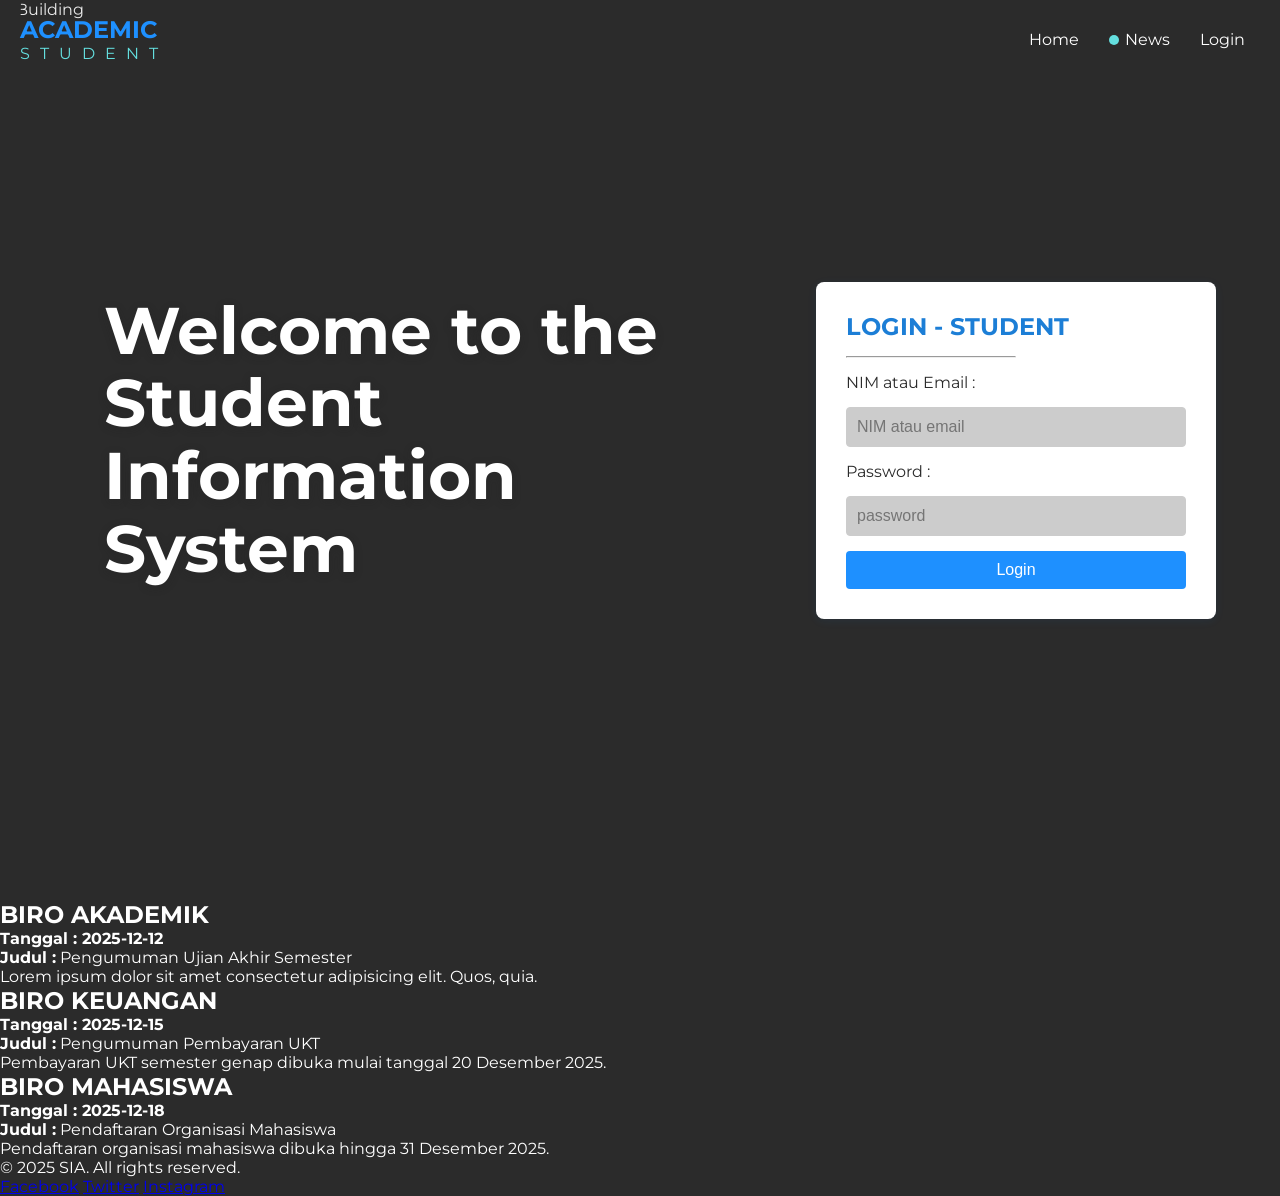
==== index.html @ 1f78d592 "Add initial HTML and CSS files for the Student Information System" ====
<!DOCTYPE html>
<html lang="en">

<head>
    <meta charset="UTF-8">
    <meta name="viewport" content="width=device-width, initial-scale=1.0">
    <title>SIA</title>
    <link rel="stylesheet" href="style.css">
    <link rel="preconnect" href="https://fonts.googleapis.com">
    <link rel="preconnect" href="https://fonts.gstatic.com" crossorigin>
    <link
        href="https://fonts.googleapis.com/css2?family=Poppins:wght@400;500;600;700&family=Montserrat:wght@400;500;600;700&display=swap"
        rel="stylesheet">
</head>

<body>
    <nav>
        <div class="logo">
            <h1>ACADEMIC</h1>
            <span>STUDENT</span>
        </div>
        <ul>
            <li><a href="">Home</a></li>
            <li>
                <div class="badge"></div><a href="">News</a>
            </li>
            <li><a href="">Login</a></li>
        </ul>
    </nav>
    <section class="hero">
        <img src="https://plus.unsplash.com/premium_photo-1661340695541-ee1ca7efedd0?q=80&w=1169&auto=format&fit=crop&ixlib=rb-4.1.0&ixid=M3wxMjA3fDB8MHxwaG90by1wYWdlfHx8fGVufDB8fHx8fA%3D%3D" class="building-img" alt="Building" />
        <div class="hero-left">
            <h1>Welcome to the <br>Student Information System</h1>
        </div>


        <div class="hero-right">

            <div class="login">
                <form action="">
                    <h2>LOGIN - STUDENT</h2>
                    <hr class="line" />
                    <label for="nim">NIM atau Email :</label>
                    <input type="text" placeholder="NIM atau email" required>
                    <label for="password">Password :</label>
                    <input type="password" placeholder="password" required>
                    <button type="submit">Login</button>

                </form>
            </div>
        </div>
    </section>
    <section class="news">
        <div class="news-ac">
            <h1>BIRO AKADEMIK</h1>
            <div class="isi-news-ac">
                <h4 id="tanggal">Tanggal : 2025-12-12</h4>
                <p id="judul"><strong>Judul :</strong> Pengumuman Ujian Akhir Semester</p>
                <span class="isi">Lorem ipsum dolor sit amet consectetur adipisicing elit. Quos, quia.</span>
            </div>
        </div>
        <div class="news-uang">
            <h1>BIRO KEUANGAN</h1>
            <div class="isi-news-uang">
                <h4 id="tanggal-uang">Tanggal : 2025-12-15</h4>
                <p id="judul-uang"><strong>Judul :</strong> Pengumuman Pembayaran UKT</p>
                <span class="isi">Pembayaran UKT semester genap dibuka mulai tanggal 20 Desember 2025.</span>
            </div>
        </div>
        <div class="news-mhs">
            <h1>BIRO MAHASISWA</h1>
            <div class="isi-news-mhs">
                <h4 id="tanggal-mhs">Tanggal : 2025-12-18</h4>
                <p id="judul-mhs"><strong>Judul :</strong> Pendaftaran Organisasi Mahasiswa</p>
                <span class="isi">Pendaftaran organisasi mahasiswa dibuka hingga 31 Desember 2025.</span>
            </div>
        </div>
    </section>

    <section class="footer">
        <p>&copy; 2025 SIA. All rights reserved.</p>
        <div class="social-media">
            <a href="#">Facebook</a>
            <a href="#">Twitter</a>
            <a href="#">Instagram</a>
        </div>
    </section>
    <script>
        window.addEventListener('scroll', function () {
            const nav = document.querySelector('nav');
            if (window.scrollY > 10) {
                nav.classList.add('scrolled');
            } else {
                nav.classList.remove('scrolled');
            }
        });
    </script>
</body>

</html>
---- style.css ----
* {
    box-sizing: border-box;
    margin: 0;
    padding: 0;
}

:root {
    --color-primary: #1e90ff;
    --color-primary-dark: #1c7ed6;
    --color-bg-dark: #2b2b2b;
    --color-text-light: #ffffff;
    --color-muted: #cccccc;
    --color-accent: #64dfdf;
}

body {
    font-family: 'Montserrat', 'Poppins', sans-serif;
    background-color: var(--color-bg-dark);
    color: var(--color-text-light);
}

nav {
    display: flex;
    justify-content: space-between;
    align-items: center;
    background-color: transparent;
    color: var(--color-text-light);
    position: fixed;
    width: 100%;
    padding: 15px 20px;
    top: 0;
    left: 0;
    z-index: 1000;
    transition: background-color 0.3s ease;
}

nav.scrolled {
    background-color: rgba(43, 43, 43, 0.92); /* var(--color-bg-dark) + opacity */
}

nav .logo h1 {
    font-size: 24px;
    font-weight: bold;
    color: var(--color-primary);
}

nav .logo span {
    letter-spacing: 10px;
    color: var(--color-accent);
}

nav ul {
    list-style: none;
    display: flex;
}

nav ul li {
    margin: 0 15px;
}

nav ul li a {
    color: var(--color-text-light);
    text-decoration: none;
    transition: color 0.3s ease;
}

nav ul li a:hover {
    color: var(--color-accent);
}

.badge {
    display: inline-block;
    width: 10px;
    height: 10px;
    background-color: var(--color-accent);
    border-radius: 50%;
    margin-right: 6px;
}

section.hero {
    background-color: var(--color-bg-dark);
    height: 100vh;
    display: flex;
    justify-content: center;
    align-items: center;
    color: var(--color-text-light);
    text-align: center;
    padding: 5%;
    position: relative;
}

.hero-left,
.hero-right {
    flex: 1;
    min-width: 300px;
    /* biar nggak terlalu kecil pas mobile */
}

.hero-left {
    flex: 1;
    position: relative;
    z-index: 1;
    padding-left: 40px; /* beri jarak dari gambar */
}

.hero-left h1 {
    position: relative;
    z-index: 1;
    color: var(--color-text-light);
    text-shadow: 0 2px 8px rgba(30,30,30,0.25);
    font-size: 3.5rem;
    font-weight: 700;
    line-height: 1.1;
    margin-bottom: 0;
}

.hero-right {
    flex: 1;
    display: flex;
    justify-content: flex-end;
}

section.hero h1 {
    text-align: left;
    font-size: 66px;
    margin-bottom: 20px;
    position: relative;
    z-index: 1;
}

.login {
    color: var(--color-bg-dark);
    background-color: var(--color-text-light);
    box-shadow: 0 2px 10px rgba(30, 144, 255, 0.08);
    border-radius: 8px;
    padding: 30px;
    width: 100%;
    max-width: 400px;
    margin: auto 0 auto 100px;
}

form {
    display: flex;
    flex-direction: column;
    align-items: flex-start;
    gap: 15px;
    /* jarak antar elemen */
}

form h2 {
    text-align: center;
    color: var(--color-primary-dark);
}

input {
    padding: 10px;
    font-size: 16px;
    width: 100%;
    border: 1px solid var(--color-muted);
    border-radius: 4px;
    background: var(--color-muted);
    color: var(--color-bg-dark);
}

input:focus {
    border-color: var(--color-primary);
    outline: none;
}

button {
    padding: 10px;
    font-size: 16px;
    width: 100%;
    background-color: var(--color-primary);
    color: var(--color-text-light);
    border: none;
    border-radius: 4px;
    cursor: pointer;
    transition: background 0.2s;
}

button:hover {
    background-color: var(--color-primary-dark);
}

.line {
    text-align: left;
    width: 50%;
    height: 2px;
    border-radius: 5px;
    background-color: var(--color-muted);
}


.building-img {
    position: absolute;
    left: 0;
    top: 0;
    height: 100%;
    width: auto;
    max-width: 50vw;
    object-fit: cover;
    clip-path: polygon(25% 0%, 100% 0%, 75% 100%, 0% 100%);
    z-index: 0;
    opacity: 0.9;
}
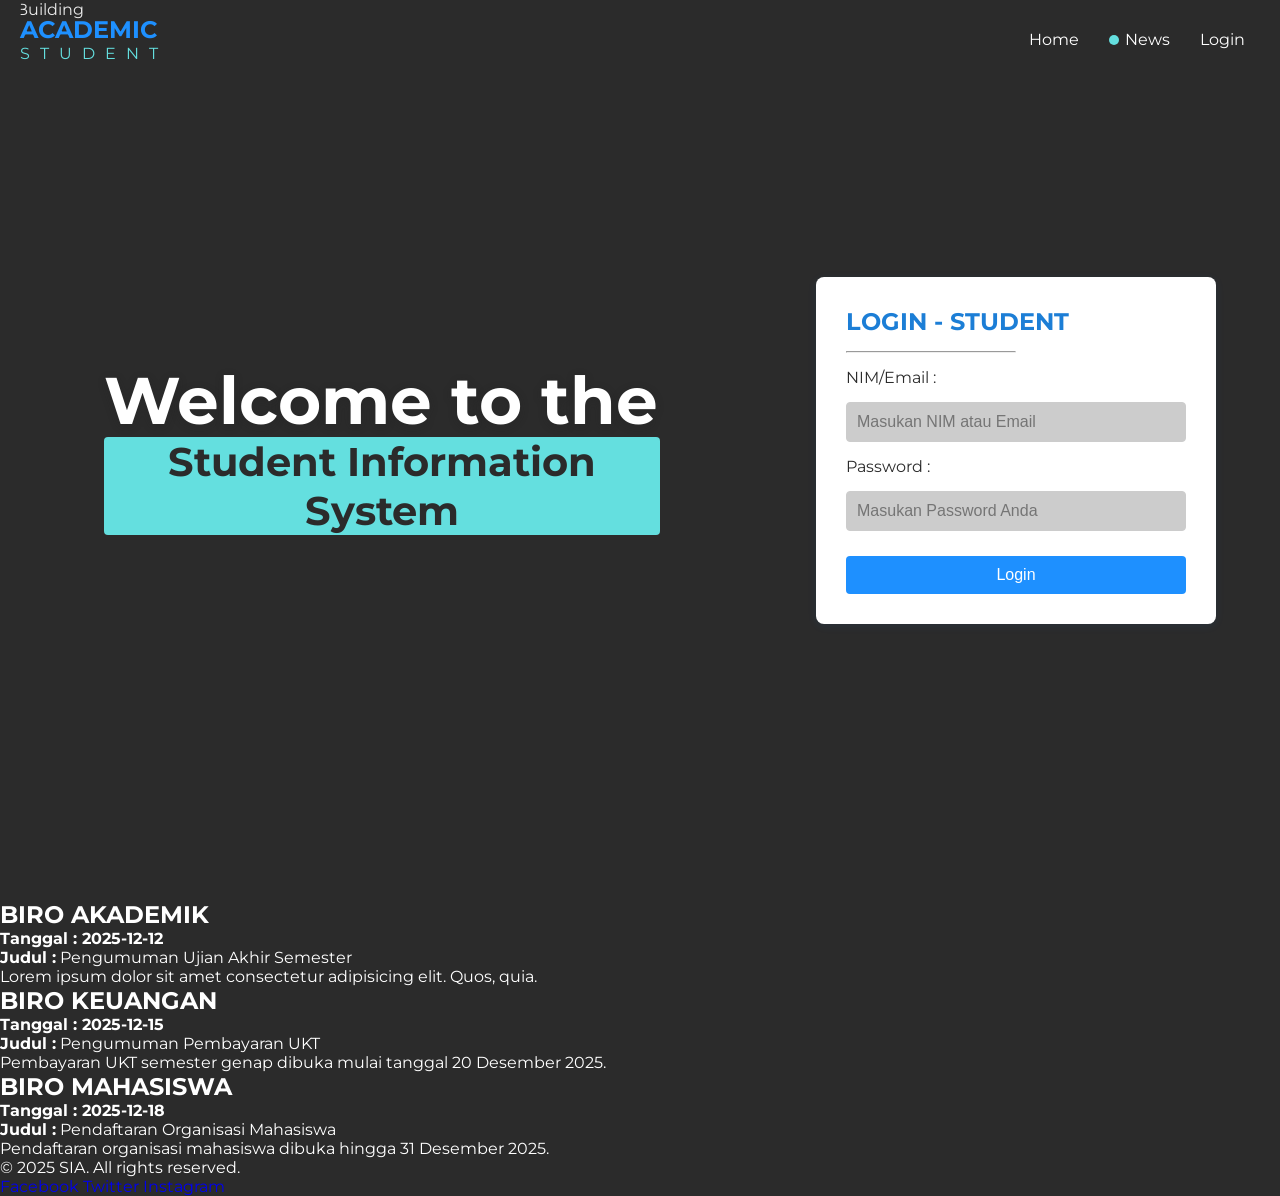
==== commit 46028078: "Update view hero" ====
--- a/index.html
+++ b/index.html
@@ -16,8 +16,10 @@
 <body>
     <nav>
         <div class="logo">
-            <h1>ACADEMIC</h1>
-            <span>STUDENT</span>
+            <a href="#hero">
+                <h1>ACADEMIC</h1>
+                <span>STUDENT</span>
+            </a>
         </div>
         <ul>
             <li><a href="">Home</a></li>
@@ -27,10 +29,12 @@
             <li><a href="">Login</a></li>
         </ul>
     </nav>
-    <section class="hero">
-        <img src="https://plus.unsplash.com/premium_photo-1661340695541-ee1ca7efedd0?q=80&w=1169&auto=format&fit=crop&ixlib=rb-4.1.0&ixid=M3wxMjA3fDB8MHxwaG90by1wYWdlfHx8fGVufDB8fHx8fA%3D%3D" class="building-img" alt="Building" />
+    <section class="hero" id="hero">
+        <img src="https://plus.unsplash.com/premium_photo-1661340695541-ee1ca7efedd0?q=80&w=1169&auto=format&fit=crop&ixlib=rb-4.1.0&ixid=M3wxMjA3fDB8MHxwaG90by1wYWdlfHx8fGVufDB8fHx8fA%3D%3D"
+            class="building-img" alt="Building" />
         <div class="hero-left">
-            <h1>Welcome to the <br>Student Information System</h1>
+            <h1>Welcome to the</h1>
+            <p class="highlight">Student Information System</p>
         </div>
 
 
@@ -40,10 +44,10 @@
                 <form action="">
                     <h2>LOGIN - STUDENT</h2>
                     <hr class="line" />
-                    <label for="nim">NIM atau Email :</label>
-                    <input type="text" placeholder="NIM atau email" required>
+                    <label for="nim">NIM/Email :</label>
+                    <input type="text" placeholder="Masukan NIM atau Email" required>
                     <label for="password">Password :</label>
-                    <input type="password" placeholder="password" required>
+                    <input type="password" placeholder="Masukan Password Anda" required>
                     <button type="submit">Login</button>
 
                 </form>
--- a/style.css
+++ b/style.css
@@ -34,6 +34,10 @@
     transition: background-color 0.3s ease;
 }
 
+a {
+    text-decoration: none;
+}
+
 nav.scrolled {
     background-color: rgba(43, 43, 43, 0.92); /* var(--color-bg-dark) + opacity */
 }
@@ -123,7 +127,6 @@
 section.hero h1 {
     text-align: left;
     font-size: 66px;
-    margin-bottom: 20px;
     position: relative;
     z-index: 1;
 }
@@ -177,6 +180,7 @@
     border-radius: 4px;
     cursor: pointer;
     transition: background 0.2s;
+    margin-top: 10px;
 }
 
 button:hover {
@@ -184,13 +188,23 @@
 }
 
 .line {
-    text-align: left;
+    align-self: flex-start;
     width: 50%;
     height: 2px;
     border-radius: 5px;
     background-color: var(--color-muted);
 }
 
+.hero-left .highlight {
+    color: var(--color-bg-dark);      
+    background-color: var(--color-accent);    
+    font-weight: 700;
+    padding: 0 8px;
+    border-radius: 4px;
+    box-decoration-break: clone;
+    font-size: 2.5rem; /* lebih kecil dari h1, tetap menonjol */
+    display: inline-block;
+}
 
 .building-img {
     position: absolute;
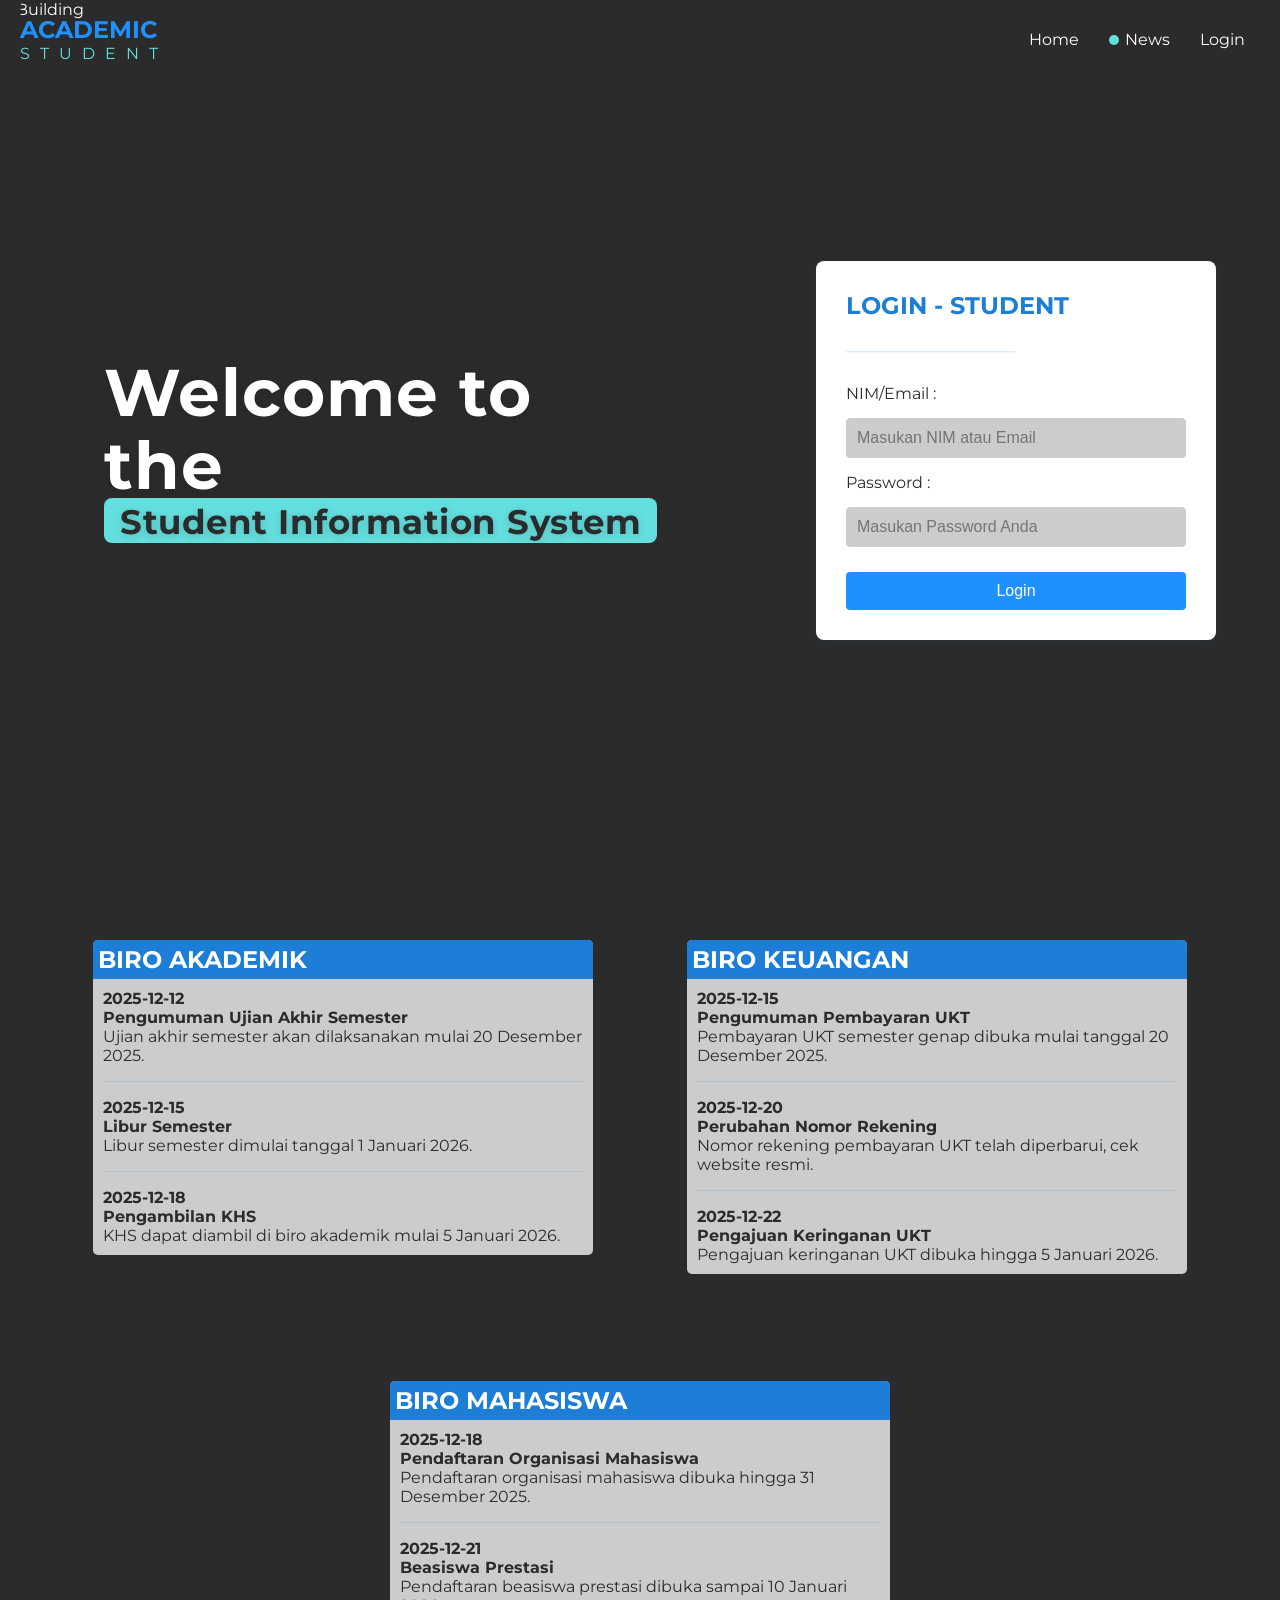
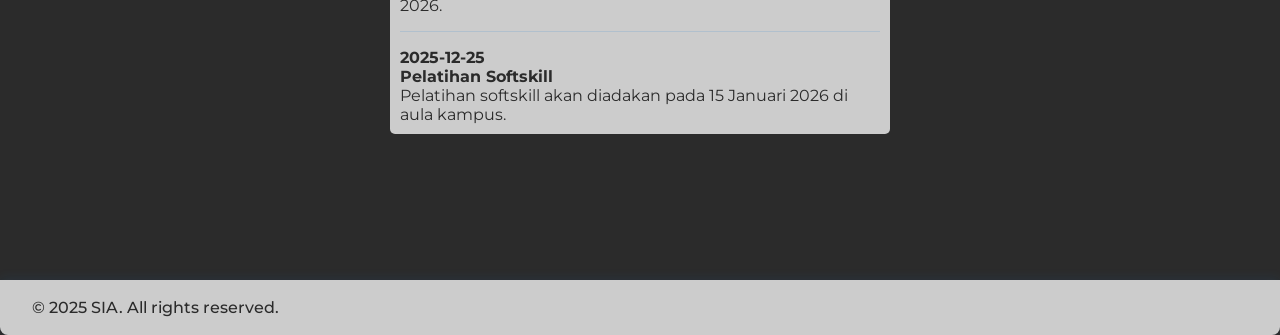
==== commit 2d3a050b: "landing done" ====
--- a/index.html
+++ b/index.html
@@ -11,37 +11,43 @@
     <link
         href="https://fonts.googleapis.com/css2?family=Poppins:wght@400;500;600;700&family=Montserrat:wght@400;500;600;700&display=swap"
         rel="stylesheet">
+    <link rel="stylesheet" href="https://cdn.jsdelivr.net/npm/aos@2.3.4/dist/aos.css" />
 </head>
 
 <body>
     <nav>
-        <div class="logo">
+        <div class="logo" data-aos="fade-in">
             <a href="#hero">
                 <h1>ACADEMIC</h1>
                 <span>STUDENT</span>
             </a>
         </div>
-        <ul>
-            <li><a href="">Home</a></li>
+        <!-- <input type="checkbox" id="nav-toggle" class="nav-toggle" />
+        <label for="nav-toggle" class="nav-toggle-label" data-aos="fade-in">
+            <span></span>
+            <span></span>
+            <span></span>
+        </label> -->
+        <ul data-aos="fade-in">
+            <li><a href="#hero">Home</a></li>
             <li>
-                <div class="badge"></div><a href="">News</a>
+                <div class="badge"></div><a href="#news">News</a>
             </li>
-            <li><a href="">Login</a></li>
+            <li><a href="#hero">Login</a></li>
         </ul>
     </nav>
-    <section class="hero" id="hero">
+    <section class="hero" id="hero" data-aos="fade-in">
         <img src="https://plus.unsplash.com/premium_photo-1661340695541-ee1ca7efedd0?q=80&w=1169&auto=format&fit=crop&ixlib=rb-4.1.0&ixid=M3wxMjA3fDB8MHxwaG90by1wYWdlfHx8fGVufDB8fHx8fA%3D%3D"
-            class="building-img" alt="Building" />
-        <div class="hero-left">
-            <h1>Welcome to the</h1>
-            <p class="highlight">Student Information System</p>
+            class="building-img" alt="Building" data-aos="fade-in" />
+        <div class="hero-left" data-aos="fade-in">
+            <h1>
+                Welcome to the<br>
+                <span class="highlight">Student Information System</span>
+            </h1>
         </div>
-
-
-        <div class="hero-right">
-
-            <div class="login">
-                <form action="">
+        <div class="hero-right" data-aos="fade-in">
+            <div class="login" data-aos="fade-in">
+                <form action="" data-aos="fade-in">
                     <h2>LOGIN - STUDENT</h2>
                     <hr class="line" />
                     <label for="nim">NIM/Email :</label>
@@ -49,44 +55,66 @@
                     <label for="password">Password :</label>
                     <input type="password" placeholder="Masukan Password Anda" required>
                     <button type="submit">Login</button>
-
                 </form>
             </div>
         </div>
     </section>
-    <section class="news">
-        <div class="news-ac">
+    <section class="news" id="news" data-aos="fade-in">
+        <div class="news-ac" data-aos="fade-in">
             <h1>BIRO AKADEMIK</h1>
-            <div class="isi-news-ac">
-                <h4 id="tanggal">Tanggal : 2025-12-12</h4>
-                <p id="judul"><strong>Judul :</strong> Pengumuman Ujian Akhir Semester</p>
-                <span class="isi">Lorem ipsum dolor sit amet consectetur adipisicing elit. Quos, quia.</span>
+            <div class="isi-news-ac" data-aos="fade-in">
+                <h4 id="tanggal">2025-12-12</h4>
+                <p id="judul"><strong>Pengumuman Ujian Akhir Semester</strong></p>
+                <span class="isi">Ujian akhir semester akan dilaksanakan mulai 20 Desember 2025.</span>
+                <hr>
+                <h4 id="tanggal2">2025-12-15</h4>
+                <p id="judul2"><strong>Libur Semester</strong></p>
+                <span class="isi">Libur semester dimulai tanggal 1 Januari 2026.</span>
+                <hr>
+                <h4 id="tanggal3">2025-12-18</h4>
+                <p id="judul3"><strong>Pengambilan KHS</strong></p>
+                <span class="isi">KHS dapat diambil di biro akademik mulai 5 Januari 2026.</span>
             </div>
         </div>
-        <div class="news-uang">
+        <div class="news-uang" data-aos="fade-in">
             <h1>BIRO KEUANGAN</h1>
-            <div class="isi-news-uang">
-                <h4 id="tanggal-uang">Tanggal : 2025-12-15</h4>
-                <p id="judul-uang"><strong>Judul :</strong> Pengumuman Pembayaran UKT</p>
+            <div class="isi-news-uang" data-aos="fade-in">
+                <h4 id="tanggal-uang">2025-12-15</h4>
+                <p id="judul-uang"><strong>Pengumuman Pembayaran UKT</strong></p>
                 <span class="isi">Pembayaran UKT semester genap dibuka mulai tanggal 20 Desember 2025.</span>
+                <hr>
+                <h4 id="tanggal-uang2">2025-12-20</h4>
+                <p id="judul-uang2"><strong>Perubahan Nomor Rekening</strong></p>
+                <span class="isi">Nomor rekening pembayaran UKT telah diperbarui, cek website resmi.</span>
+                <hr>
+                <h4 id="tanggal-uang3">2025-12-22</h4>
+                <p id="judul-uang3"><strong>Pengajuan Keringanan UKT</strong></p>
+                <span class="isi">Pengajuan keringanan UKT dibuka hingga 5 Januari 2026.</span>
             </div>
         </div>
-        <div class="news-mhs">
+        <div class="news-mhs" data-aos="fade-in">
             <h1>BIRO MAHASISWA</h1>
-            <div class="isi-news-mhs">
-                <h4 id="tanggal-mhs">Tanggal : 2025-12-18</h4>
-                <p id="judul-mhs"><strong>Judul :</strong> Pendaftaran Organisasi Mahasiswa</p>
+            <div class="isi-news-mhs" data-aos="fade-in">
+                <h4 id="tanggal-mhs">2025-12-18</h4>
+                <p id="judul-mhs"><strong>Pendaftaran Organisasi Mahasiswa</strong></p>
                 <span class="isi">Pendaftaran organisasi mahasiswa dibuka hingga 31 Desember 2025.</span>
+                <hr>
+                <h4 id="tanggal-mhs2">2025-12-21</h4>
+                <p id="judul-mhs2"><strong>Beasiswa Prestasi</strong></p>
+                <span class="isi">Pendaftaran beasiswa prestasi dibuka sampai 10 Januari 2026.</span>
+                <hr>
+                <h4 id="tanggal-mhs3">2025-12-25</h4>
+                <p id="judul-mhs3"><strong>Pelatihan Softskill</strong></p>
+                <span class="isi">Pelatihan softskill akan diadakan pada 15 Januari 2026 di aula kampus.</span>
             </div>
         </div>
     </section>
-
     <section class="footer">
         <p>&copy; 2025 SIA. All rights reserved.</p>
-        <div class="social-media">
-            <a href="#">Facebook</a>
-            <a href="#">Twitter</a>
-            <a href="#">Instagram</a>
+        <div class="social-media" data-aos="fade-in">
+            <a href="https://www.facebook.com" target="_blank">Facebook</a>
+            <a href="https://www.twitter.com" target="_blank">Twitter</a>
+            <a href="https://www.instagram.com" target="_blank">Instagram</a>
         </div>
     </section>
     <script>
@@ -99,6 +127,13 @@
             }
         });
     </script>
+    <script src="https://cdn.jsdelivr.net/npm/aos@2.3.4/dist/aos.js"></script>
+<script>
+  AOS.init({
+    duration: 700,
+    once: true
+  });
+</script>
 </body>
 
 </html>
--- a/style.css
+++ b/style.css
@@ -19,6 +19,15 @@
     color: var(--color-text-light);
 }
 
+html {
+    scroll-behavior: smooth;
+}
+
+::selection {
+    background: var(--color-accent);
+    color: var(--color-bg-dark);
+}
+
 nav {
     display: flex;
     justify-content: space-between;
@@ -82,6 +91,7 @@
 }
 
 section.hero {
+    position: relative;
     background-color: var(--color-bg-dark);
     height: 100vh;
     display: flex;
@@ -90,14 +100,23 @@
     color: var(--color-text-light);
     text-align: center;
     padding: 5%;
-    position: relative;
+    overflow: hidden;
+}
+
+section.hero::before {
+    content: "";
+    position: absolute;
+    inset: 0;
+    background: url('https://plus.unsplash.com/premium_photo-1661340695541-ee1ca7efedd0?q=80&w=1169&auto=format&fit=crop&ixlib=rb-4.1.0&ixid=M3wxMjA3fDB8MHxwaG90by1wYWdlfHx8fGVufDB8fHx8fA%3D%3D') center/cover no-repeat;
+    opacity: 0.2;
+    z-index: 0;
+    pointer-events: none;
 }
 
 .hero-left,
 .hero-right {
-    flex: 1;
-    min-width: 300px;
-    /* biar nggak terlalu kecil pas mobile */
+    position: relative;
+    z-index: 1;
 }
 
 .hero-left {
@@ -111,12 +130,30 @@
     position: relative;
     z-index: 1;
     color: var(--color-text-light);
-    text-shadow: 0 2px 8px rgba(30,30,30,0.25);
-    font-size: 3.5rem;
+    text-shadow: 0 2px 8px rgba(30,30,30,0.18);
+    font-size: 2.8rem;
     font-weight: 700;
     line-height: 1.1;
     margin-bottom: 0;
-}
+    letter-spacing: 1px;
+    display: flex;
+    flex-direction: column;
+    align-items: flex-start;
+}
+
+.hero-left .highlight {
+    color: var(--color-bg-dark);
+    background-color: var(--color-accent);
+    font-weight: 700;
+    padding: 6px 16px 2px 16px; /* padding atas lebih besar */
+    border-radius: 8px;
+    box-decoration-break: clone;
+    font-size: 2.1rem;
+    display: inline-block;
+    margin-top: -5px; /* naik ke atas, lebih menyatu */
+    letter-spacing: 0.5px;
+}
+
 
 .hero-right {
     flex: 1;
@@ -195,16 +232,6 @@
     background-color: var(--color-muted);
 }
 
-.hero-left .highlight {
-    color: var(--color-bg-dark);      
-    background-color: var(--color-accent);    
-    font-weight: 700;
-    padding: 0 8px;
-    border-radius: 4px;
-    box-decoration-break: clone;
-    font-size: 2.5rem; /* lebih kecil dari h1, tetap menonjol */
-    display: inline-block;
-}
 
 .building-img {
     position: absolute;
@@ -217,4 +244,84 @@
     clip-path: polygon(25% 0%, 100% 0%, 75% 100%, 0% 100%);
     z-index: 0;
     opacity: 0.9;
+}
+
+section.news {
+    /* background-color: #ffffff; */
+    height: 100vh;
+    width: 100%;
+    display: flex;
+    flex-direction: row;
+    align-items: flex-start;
+    justify-content: space-evenly;
+    margin: 40px 0;
+    /* padding: 10px; */
+    /* gap: 10px; */
+    flex-wrap: wrap;
+}
+
+.news-ac,
+.news-uang,
+.news-mhs {
+    background-color: var(--color-muted);
+    color: var(--color-bg-dark);
+    border-radius: 5px;
+    max-width: 500px;
+    max-height: 700px;
+}
+
+.news h1 {
+    background-color: var(--color-primary-dark);
+    border-radius: 5px 5px 0 0;
+    padding: 5px;
+    color: var(--color-text-light);
+}
+
+.isi-news-ac,
+.isi-news-uang,
+.isi-news-mhs {
+    padding: 10px;
+}
+
+hr {
+    border: none;
+    border-top: 1.5px solid var(--color-primary-dark);
+    margin: 16px 0;
+    opacity: 0.15;
+}
+
+section.footer {
+    color: var(--color-bg-dark);
+    background-color: var(--color-muted); /* lebih kontras dan tetap palet */
+    display: flex;
+    justify-content: space-between;
+    align-items: center;
+    padding: 18px 32px;
+    font-size: 1rem;
+    border-radius: 0 0 8px 8px;
+    box-shadow: 0 -2px 12px rgba(30, 144, 255, 0.08);
+    margin-top: 40px;
+    position: relative;
+    z-index: 10;
+}
+
+section.footer p {
+    margin: 0;
+    font-weight: 500;
+}
+
+section.footer .social-media {
+    display: flex;
+    gap: 18px;
+}
+
+section.footer .social-media a {
+    color: var(--color-bg-dark);
+    text-decoration: none;
+    font-weight: 500;
+    transition: color 0.2s;
+}
+
+section.footer .social-media a:hover {
+    color: var(--color-primary);
 }
